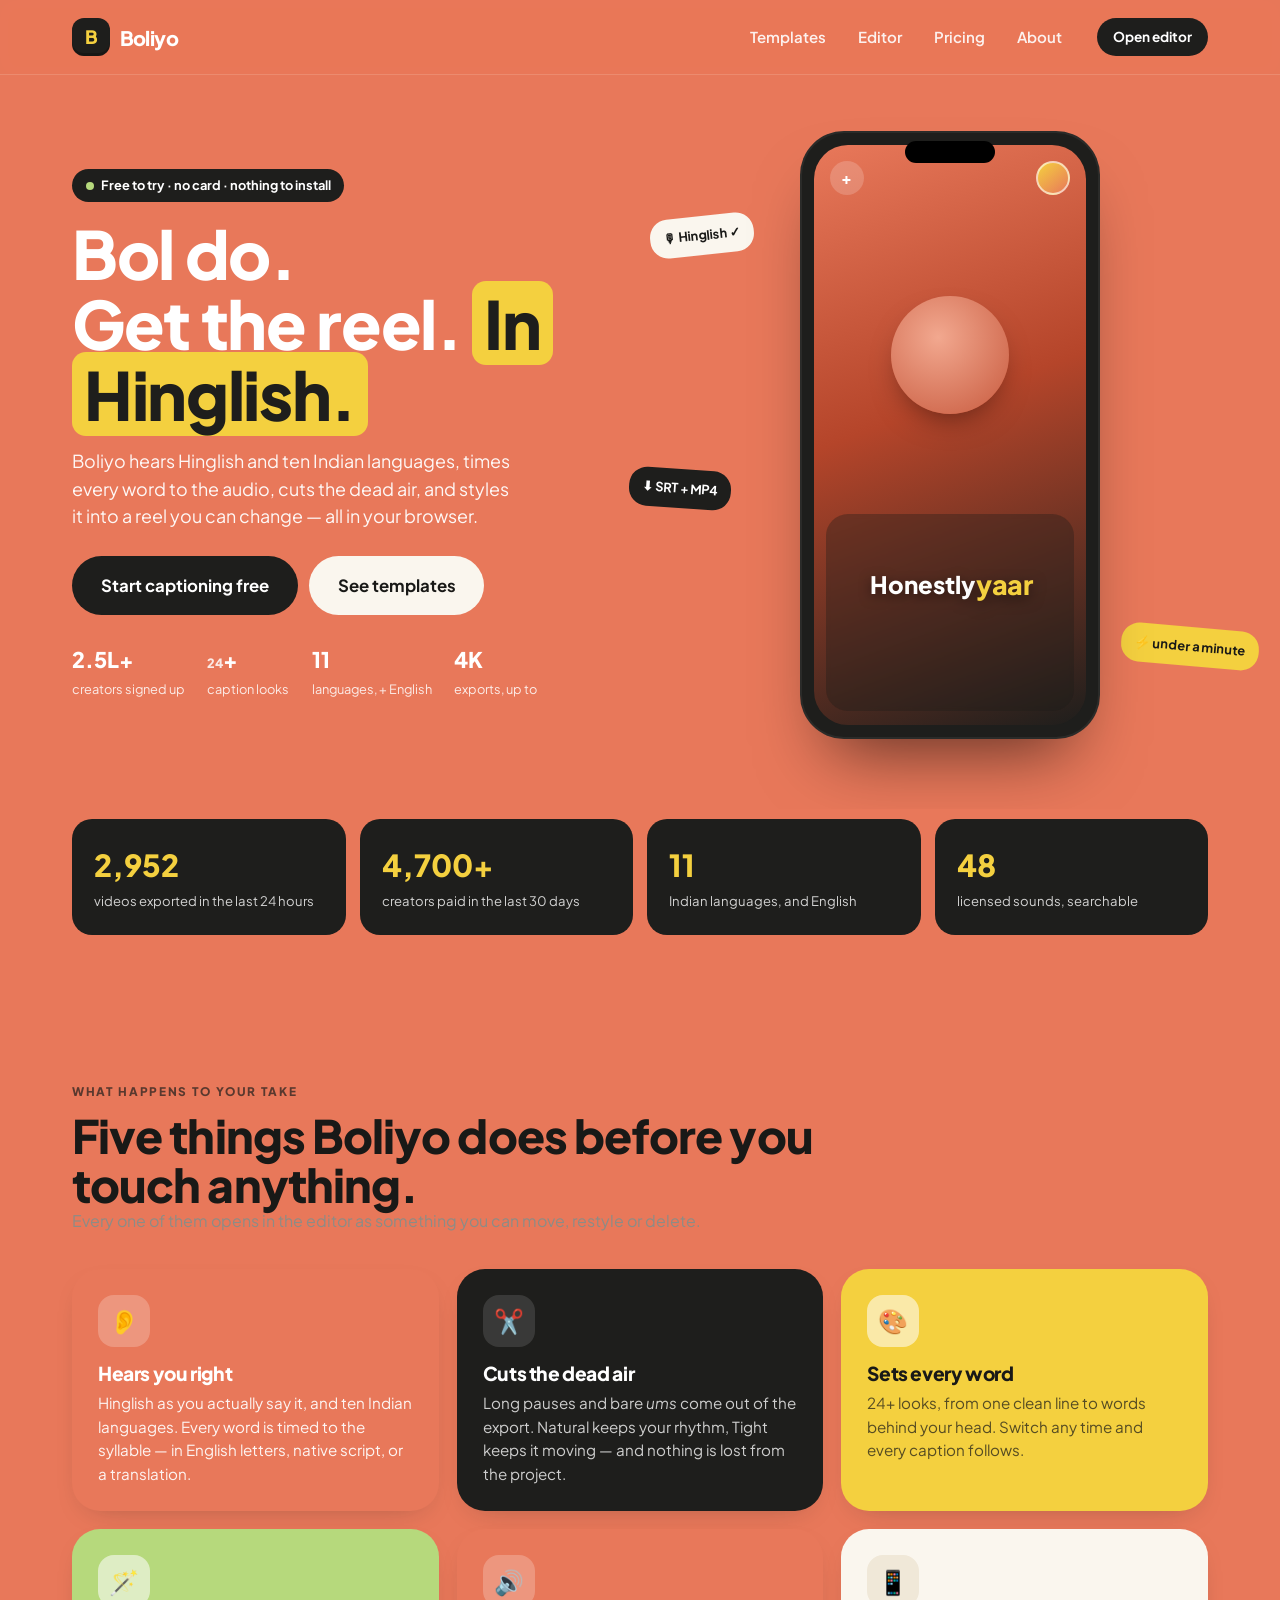
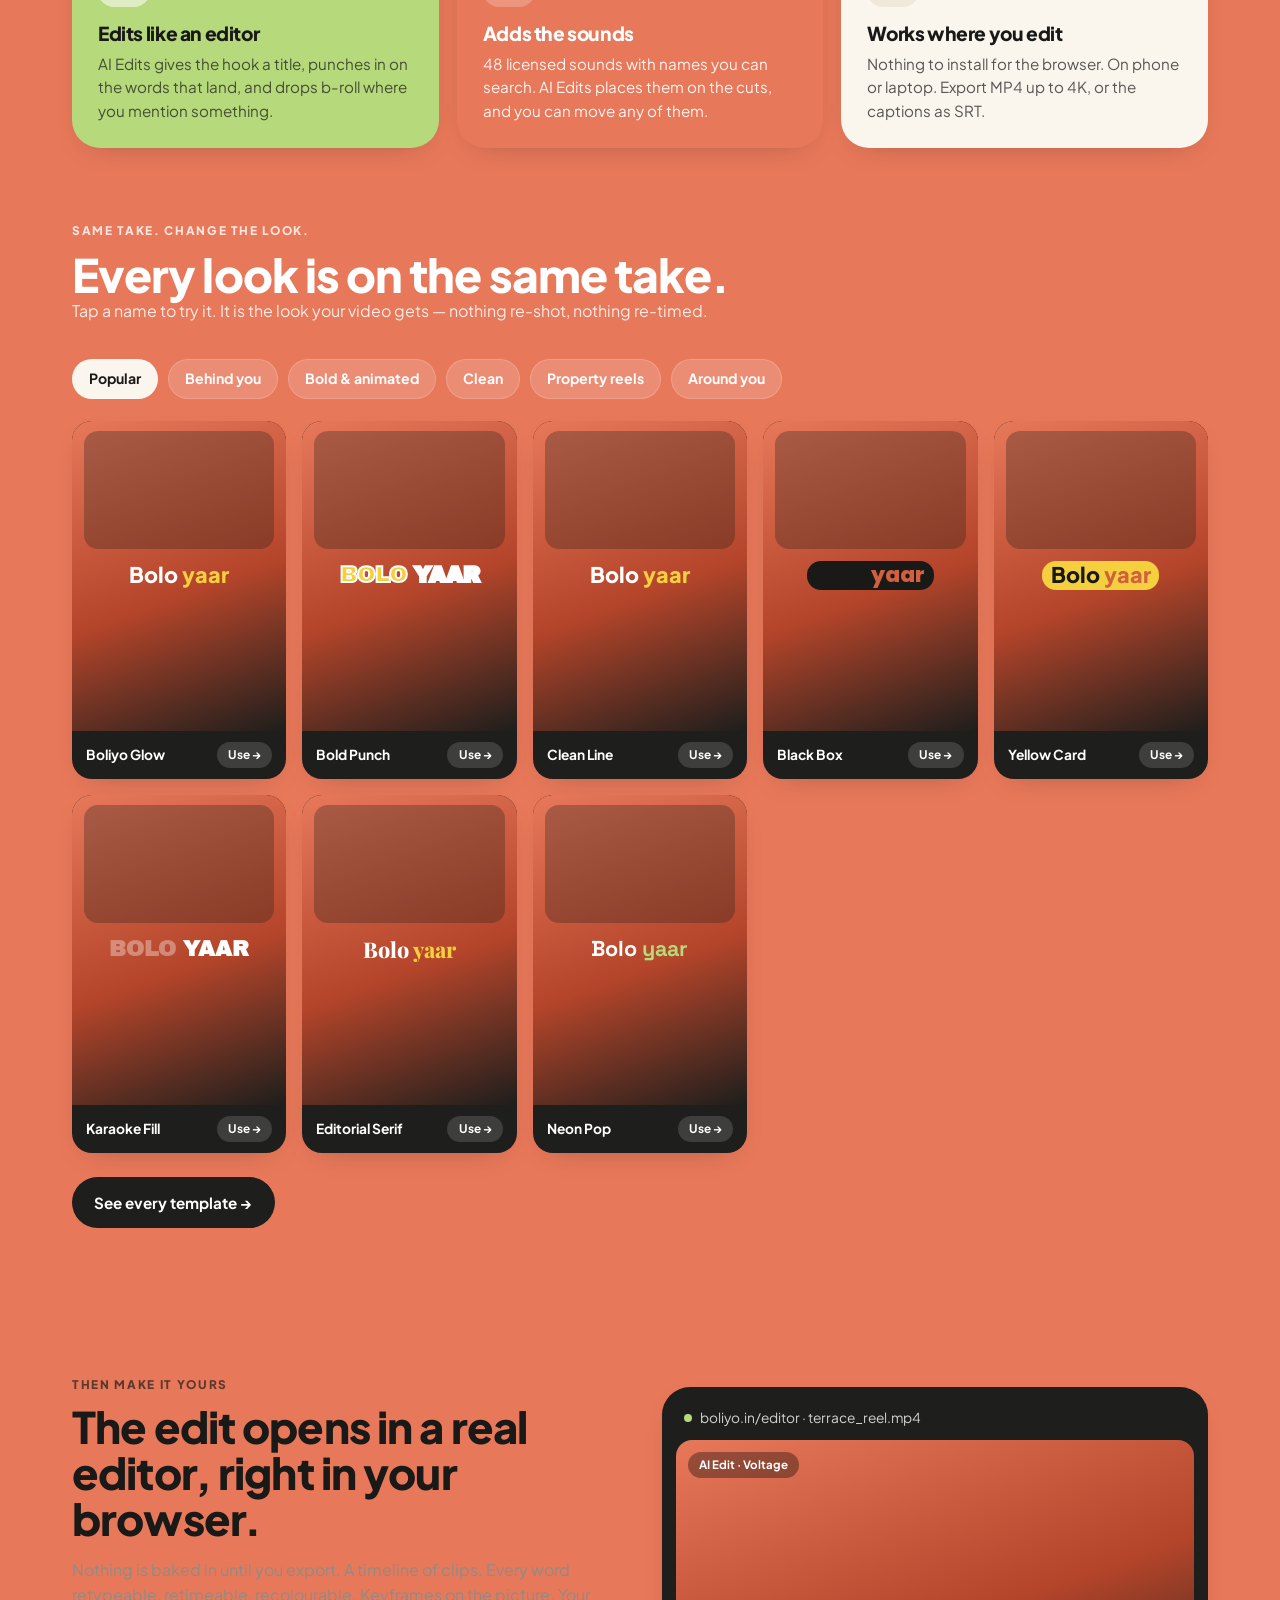
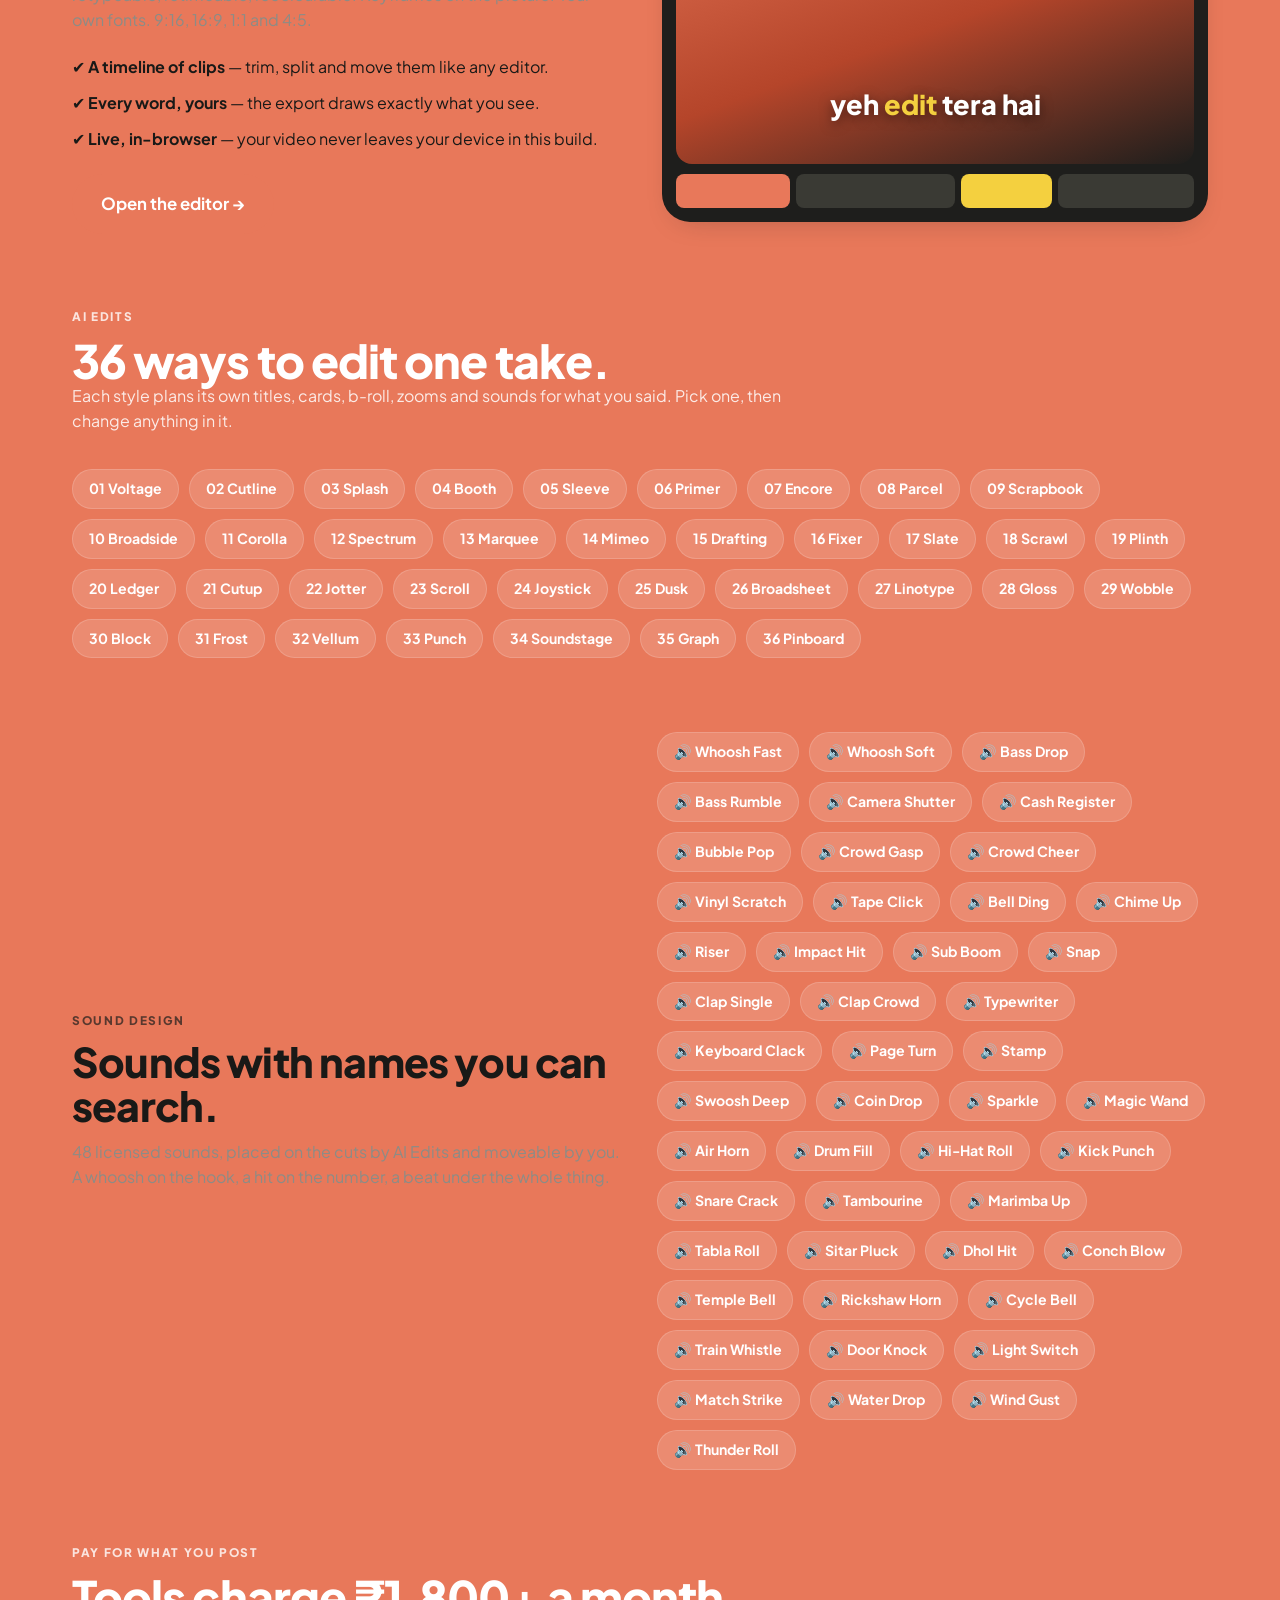
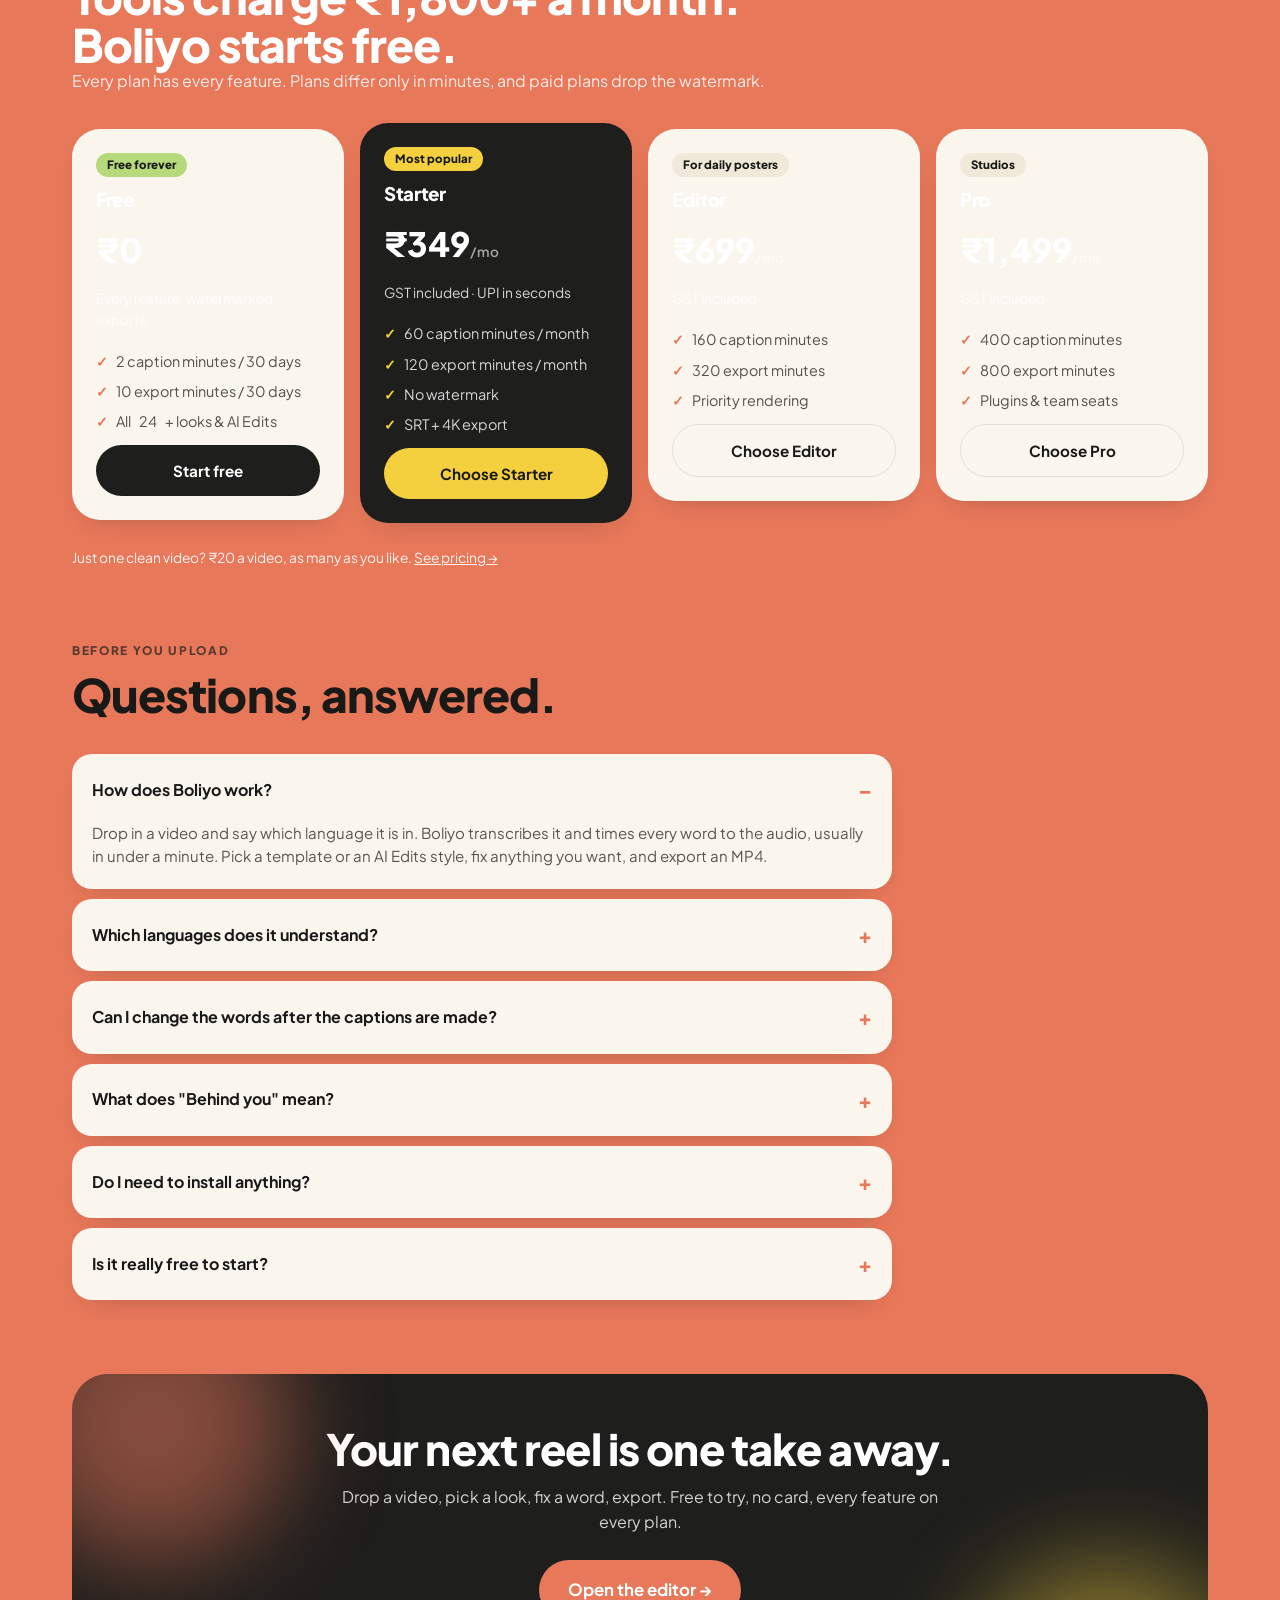
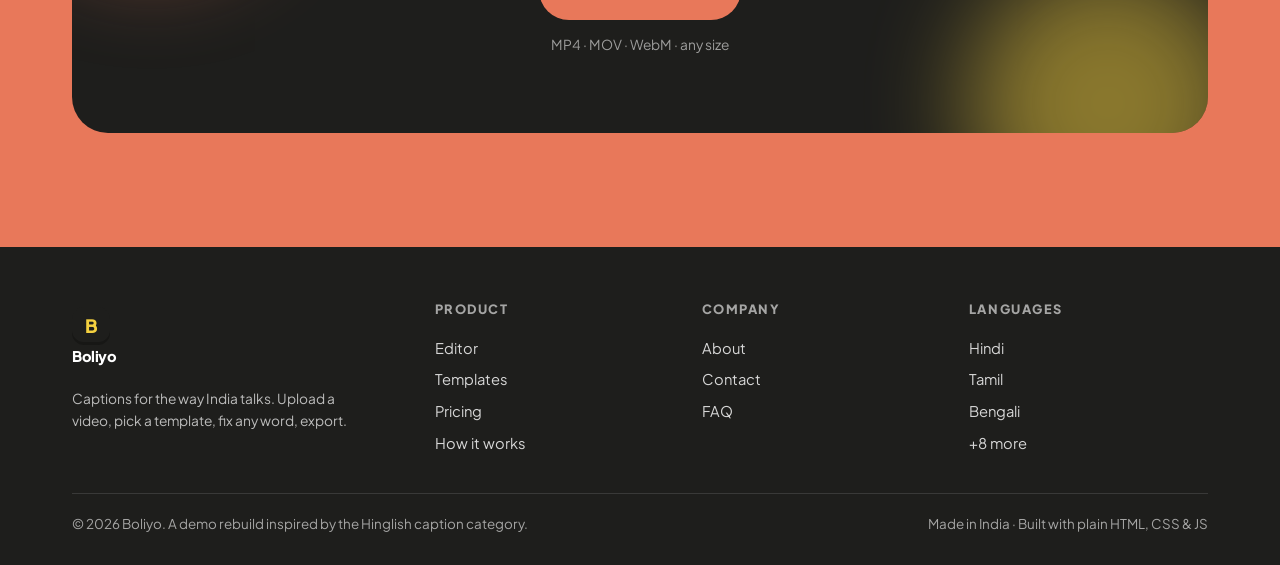
==== index.html @ 6eba31d9 "Boliyo: landing, editor, templates, pricing, about + caption engine" ====
<!DOCTYPE html>
<html lang="en">
<head>
<meta charset="utf-8">
<meta name="viewport" content="width=device-width,initial-scale=1">
<title>Boliyo — Hinglish captions & reel edits, in your browser</title>
<meta name="description" content="Boliyo writes captions that get Hinglish and ten Indian languages right, cuts the pauses, and edits in the zooms and sounds. Free to try, in your browser.">
<meta property="og:title" content="Boliyo — captions for the way India talks">
<meta property="og:description" content="Drop a take. Get a captioned reel. Hinglish + 10 Indian languages, right in your browser.">
<meta property="og:type" content="website">
<link rel="icon" href="assets/img/favicon.svg" type="image/svg+xml">
<link rel="preconnect" href="https://fonts.googleapis.com">
<link rel="preconnect" href="https://fonts.gstatic.com" crossorigin>
<link href="https://fonts.googleapis.com/css2?family=Plus+Jakarta+Sans:wght@400;600;700;800&family=Poppins:wght@600;700;800&family=Anton&family=Bebas+Neue&family=Playfair+Display:wght@700;800&family=Space+Grotesk:wght@600;700&family=Archivo+Black&display=swap" rel="stylesheet">
<link rel="stylesheet" href="assets/css/style.css">
</head>
<body>

<nav class="nav">
  <div class="nav-inner">
    <a class="logo" href="index.html"><span class="mark">B</span> Boliyo</a>
    <div class="nav-links" id="navLinks">
      <a href="templates.html">Templates</a>
      <a href="editor.html">Editor</a>
      <a href="pricing.html">Pricing</a>
      <a href="about.html">About</a>
    </div>
    <a class="btn btn-dark btn-sm nav-cta" href="editor.html">Open editor</a>
    <button class="burger" id="burger" aria-label="Menu">☰</button>
  </div>
</nav>

<!-- HERO -->
<header class="hero">
  <div class="wrap hero-grid">
    <div>
      <span class="pill" style="background:var(--charcoal);color:#fff"><span class="dot"></span> Free to try · no card · nothing to install</span>
      <h1 style="margin-top:1rem">Bol do.<br>Get the reel. <em>In Hinglish.</em></h1>
      <p class="lede">Boliyo hears Hinglish and ten Indian languages, times every word to the audio, cuts the dead air, and styles it into a reel you can change — all in your browser.</p>
      <div class="hero-cta">
        <a class="btn btn-dark btn-lg" href="editor.html">Start captioning free</a>
        <a class="btn btn-cream btn-lg" href="templates.html">See templates</a>
      </div>
      <div class="hero-meta">
        <div><b>2.5L+</b><span>creators signed up</span></div>
        <div><b><span data-count="tpl">24</span>+</b><span>caption looks</span></div>
        <div><b>11</b><span>languages, + English</span></div>
        <div><b>4K</b><span>exports, up to</span></div>
      </div>
    </div>

    <div style="position:relative">
      <div class="floaty a">🎙 Hinglish ✓</div>
      <div class="floaty b">⚡ under a minute</div>
      <div class="floaty c">⬇ SRT + MP4</div>
      <div class="phone">
        <div class="notch"></div>
        <div class="screen">
          <div class="vid-bg"></div>
          <div class="scene-card"></div>
          <div class="head"></div>
          <div class="top-row"><span class="add">+</span><span class="avatar"></span></div>
          <div class="cap-demo" id="heroCap"></div>
        </div>
      </div>
    </div>
  </div>
</header>

<!-- STATS -->
<section class="section" style="padding-top:10px">
  <div class="wrap">
    <div class="stats">
      <div class="stat"><b>2,952</b><span>videos exported in the last 24 hours</span></div>
      <div class="stat"><b>4,700+</b><span>creators paid in the last 30 days</span></div>
      <div class="stat"><b>11</b><span>Indian languages, and English</span></div>
      <div class="stat"><b>48</b><span>licensed sounds, searchable</span></div>
    </div>
  </div>
</section>

<!-- WHAT IT DOES -->
<section class="section" id="how">
  <div class="wrap">
    <div class="section-head">
      <div class="eyebrow">What happens to your take</div>
      <h2>Five things Boliyo does before you touch anything.</h2>
      <p class="muted">Every one of them opens in the editor as something you can move, restyle or delete.</p>
    </div>
    <div class="grid g3">
      <div class="card card-coral">
        <div class="ico">👂</div>
        <h3>Hears you right</h3>
        <p>Hinglish as you actually say it, and ten Indian languages. Every word is timed to the syllable — in English letters, native script, or a translation.</p>
      </div>
      <div class="card card-dark">
        <div class="ico">✂️</div>
        <h3>Cuts the dead air</h3>
        <p>Long pauses and bare <em>ums</em> come out of the export. Natural keeps your rhythm, Tight keeps it moving — and nothing is lost from the project.</p>
      </div>
      <div class="card card-yellow">
        <div class="ico">🎨</div>
        <h3>Sets every word</h3>
        <p><span data-count="tpl">24</span>+ looks, from one clean line to words behind your head. Switch any time and every caption follows.</p>
      </div>
      <div class="card card-green">
        <div class="ico">🪄</div>
        <h3>Edits like an editor</h3>
        <p>AI Edits gives the hook a title, punches in on the words that land, and drops b-roll where you mention something.</p>
      </div>
      <div class="card card-coral">
        <div class="ico">🔊</div>
        <h3>Adds the sounds</h3>
        <p>48 licensed sounds with names you can search. AI Edits places them on the cuts, and you can move any of them.</p>
      </div>
      <div class="card">
        <div class="ico" style="background:var(--cream-2)">📱</div>
        <h3>Works where you edit</h3>
        <p>Nothing to install for the browser. On phone or laptop. Export MP4 up to 4K, or the captions as SRT.</p>
      </div>
    </div>
  </div>
</section>

<!-- TEMPLATES STRIP -->
<section class="section on-coral" style="padding-top:0">
  <div class="wrap">
    <div class="section-head">
      <div class="eyebrow">Same take. Change the look.</div>
      <h2>Every look is on the same take.</h2>
      <p class="muted">Tap a name to try it. It is the look your video gets — nothing re-shot, nothing re-timed.</p>
    </div>
    <div class="chips" style="margin-bottom:22px">
      <span class="chip active">Popular</span><span class="chip">Behind you</span><span class="chip">Bold &amp; animated</span>
      <span class="chip">Clean</span><span class="chip">Property reels</span><span class="chip">Around you</span>
    </div>
    <div class="tpl-grid" id="tplGalleryHome"></div>
    <div style="margin-top:24px"><a class="btn btn-dark" href="templates.html">See every template →</a></div>
  </div>
</section>

<!-- EDITOR -->
<section class="section" id="editor">
  <div class="wrap">
    <div class="grid g2" style="align-items:center;gap:44px">
      <div>
        <div class="eyebrow">Then make it yours</div>
        <h2 style="font-size:clamp(1.9rem,3.4vw,2.8rem)">The edit opens in a real editor, right in your browser.</h2>
        <p class="muted" style="margin-top:1rem">Nothing is baked in until you export. A timeline of clips. Every word retypeable, retimeable, recolourable. Keyframes on the picture. Your own fonts. 9:16, 16:9, 1:1 and 4:5.</p>
        <ul style="list-style:none;padding:0;margin:1.4rem 0;display:grid;gap:.7rem">
          <li>✔ <b>A timeline of clips</b> — trim, split and move them like any editor.</li>
          <li>✔ <b>Every word, yours</b> — the export draws exactly what you see.</li>
          <li>✔ <b>Live, in-browser</b> — your video never leaves your device in this build.</li>
        </ul>
        <a class="btn btn-coral btn-lg" href="editor.html">Open the editor →</a>
      </div>
      <div class="card card-dark" style="padding:14px">
        <div style="display:flex;gap:.5rem;align-items:center;padding:6px 8px 12px">
          <span class="dot"></span><span class="small" style="opacity:.8">boliyo.in/editor · terrace_reel.mp4</span>
        </div>
        <div style="position:relative;aspect-ratio:16/10;border-radius:16px;overflow:hidden;background:linear-gradient(160deg,#E8785A,#B5452A 55%,#1E1E1C)">
          <div style="position:absolute;left:6%;right:6%;bottom:12%;text-align:center;font-weight:800;font-size:1.7rem;color:#fff;text-shadow:0 3px 12px rgba(0,0,0,.5)">
            yeh <span style="color:var(--yellow)">edit</span> tera hai
          </div>
          <div style="position:absolute;left:12px;top:12px;background:rgba(0,0,0,.35);color:#fff;border-radius:999px;padding:.25rem .7rem;font-size:.72rem;font-weight:700">AI Edit · Voltage</div>
        </div>
        <div style="display:flex;gap:6px;margin-top:10px">
          <div style="flex:1;height:34px;border-radius:8px;background:var(--coral)"></div>
          <div style="flex:1.4;height:34px;border-radius:8px;background:#3a3a34"></div>
          <div style="flex:.8;height:34px;border-radius:8px;background:var(--yellow)"></div>
          <div style="flex:1.2;height:34px;border-radius:8px;background:#3a3a34"></div>
        </div>
      </div>
    </div>
  </div>
</section>

<!-- AI EDITS -->
<section class="section on-coral" style="padding-top:0">
  <div class="wrap">
    <div class="section-head">
      <div class="eyebrow">AI Edits</div>
      <h2><span data-count="styles">36</span> ways to edit one take.</h2>
      <p class="muted">Each style plans its own titles, cards, b-roll, zooms and sounds for what you said. Pick one, then change anything in it.</p>
    </div>
    <div class="chips" id="editStyles"></div>
  </div>
</section>

<!-- SOUNDS -->
<section class="section" style="padding-top:0">
  <div class="wrap">
    <div class="grid g2" style="gap:34px;align-items:center">
      <div>
        <div class="eyebrow">Sound design</div>
        <h2 style="font-size:clamp(1.8rem,3.2vw,2.6rem)">Sounds with names you can search.</h2>
        <p class="muted" style="margin-top:.8rem">48 licensed sounds, placed on the cuts by AI Edits and moveable by you. A whoosh on the hook, a hit on the number, a beat under the whole thing.</p>
      </div>
      <div class="chips" id="sounds"></div>
    </div>
  </div>
</section>

<!-- PRICING TEASER -->
<section class="section on-coral" style="padding-top:0">
  <div class="wrap">
    <div class="section-head">
      <div class="eyebrow">Pay for what you post</div>
      <h2>Tools charge ₹1,800+ a month. Boliyo starts free.</h2>
      <p class="muted">Every plan has every feature. Plans differ only in minutes, and paid plans drop the watermark.</p>
    </div>
    <div class="price-grid">
      <div class="plan">
        <span class="tag" style="background:var(--green)">Free forever</span>
        <h3>Free</h3>
        <div class="price">₹0</div>
        <p class="muted small">Every feature, watermarked exports.</p>
        <ul><li>2 caption minutes / 30 days</li><li>10 export minutes / 30 days</li><li>All <span data-count="tpl">24</span>+ looks &amp; AI Edits</li></ul>
        <a class="btn btn-dark btn-block" href="editor.html" style="margin-top:auto">Start free</a>
      </div>
      <div class="plan featured">
        <span class="tag">Most popular</span>
        <h3>Starter</h3>
        <div class="price">₹349<small>/mo</small></div>
        <p class="muted small">GST included · UPI in seconds</p>
        <ul><li>60 caption minutes / month</li><li>120 export minutes / month</li><li>No watermark</li><li>SRT + 4K export</li></ul>
        <a class="btn btn-yellow btn-block" href="pricing.html" style="margin-top:auto">Choose Starter</a>
      </div>
      <div class="plan">
        <span class="tag" style="background:var(--cream-2)">For daily posters</span>
        <h3>Editor</h3>
        <div class="price">₹699<small>/mo</small></div>
        <p class="muted small">GST included</p>
        <ul><li>160 caption minutes</li><li>320 export minutes</li><li>Priority rendering</li></ul>
        <a class="btn btn-ghost btn-block" href="pricing.html" style="margin-top:auto">Choose Editor</a>
      </div>
      <div class="plan">
        <span class="tag" style="background:var(--cream-2)">Studios</span>
        <h3>Pro</h3>
        <div class="price">₹1,499<small>/mo</small></div>
        <p class="muted small">GST included</p>
        <ul><li>400 caption minutes</li><li>800 export minutes</li><li>Plugins &amp; team seats</li></ul>
        <a class="btn btn-ghost btn-block" href="pricing.html" style="margin-top:auto">Choose Pro</a>
      </div>
    </div>
    <p class="small" style="margin-top:18px;color:rgba(255,255,255,.9)">Just one clean video? ₹20 a video, as many as you like. <a href="pricing.html" style="text-decoration:underline">See pricing →</a></p>
  </div>
</section>

<!-- FAQ -->
<section class="section" style="padding-top:0">
  <div class="wrap">
    <div class="section-head"><div class="eyebrow">Before you upload</div><h2>Questions, answered.</h2></div>
    <div class="faq">
      <details open><summary>How does Boliyo work?</summary><p>Drop in a video and say which language it is in. Boliyo transcribes it and times every word to the audio, usually in under a minute. Pick a template or an AI Edits style, fix anything you want, and export an MP4.</p></details>
      <details><summary>Which languages does it understand?</summary><p>Hindi, Bengali, Gujarati, Kannada, Malayalam, Marathi, Odia, Punjabi, Tamil, Telugu and English — or let it detect the language. Captions come out in the language's own script, in English letters (the way Hinglish is usually typed), or translated into English.</p></details>
      <details><summary>Can I change the words after the captions are made?</summary><p>Yes. Every word can be retyped, retimed, recoloured or made bigger, and splitting or joining lines is a click. The export draws exactly what the preview shows.</p></details>
      <details><summary>What does "Behind you" mean?</summary><p>Those looks put a word behind the speaker, as if it were part of the scene. They look best when there is some room above your head.</p></details>
      <details><summary>Do I need to install anything?</summary><p>No. Boliyo runs in the browser. In this build everything happens on your device — your video is never uploaded.</p></details>
      <details><summary>Is it really free to start?</summary><p>Yes. No card. Free has every feature, with 2 caption minutes and 10 export minutes every 30 days, and its exports carry a small watermark.</p></details>
    </div>
  </div>
</section>

<!-- CTA -->
<section class="section" style="padding-top:0">
  <div class="wrap">
    <div class="cta-band">
      <div class="blob one"></div><div class="blob two"></div>
      <h2>Your next reel is one take away.</h2>
      <p>Drop a video, pick a look, fix a word, export. Free to try, no card, every feature on every plan.</p>
      <a class="btn btn-coral btn-lg" href="editor.html">Open the editor →</a>
      <p class="small" style="margin-top:14px;opacity:.7">MP4 · MOV · WebM · any size</p>
    </div>
  </div>
</section>

<footer>
  <div class="wrap">
    <div class="foot-grid">
      <div>
        <a class="logo" href="index.html" style="color:#fff"><span class="mark">B</span> Boliyo</a>
        <p class="small" style="margin-top:1rem;color:rgba(255,255,255,.7);max-width:30ch">Captions for the way India talks. Upload a video, pick a template, fix any word, export.</p>
      </div>
      <div><h4>Product</h4><a href="editor.html">Editor</a><a href="templates.html">Templates</a><a href="pricing.html">Pricing</a><a href="index.html#how">How it works</a></div>
      <div><h4>Company</h4><a href="about.html">About</a><a href="about.html#contact">Contact</a><a href="pricing.html#faq">FAQ</a></div>
      <div><h4>Languages</h4><a href="#">Hindi</a><a href="#">Tamil</a><a href="#">Bengali</a><a href="#">+8 more</a></div>
    </div>
    <div class="foot-bottom">
      <span>© 2026 Boliyo. A demo rebuild inspired by the Hinglish caption category.</span>
      <span>Made in India · Built with plain HTML, CSS &amp; JS</span>
    </div>
  </div>
</footer>

<script src="assets/js/data.js"></script>
<script src="assets/js/app.js"></script>
<script>
// landing shows a slice of the gallery
document.addEventListener("DOMContentLoaded",function(){
  var box=document.getElementById("tplGalleryHome");
  if(!box||!window.BOLIYO)return;
  window.BOLIYO.TEMPLATES.slice(0,8).forEach(function(t){
    var f=window.BOLIYO.FONTS[t.font];
    var d=document.createElement("div"); d.className="tpl";
    d.innerHTML='<div class="stage"><div class="sub"></div><div class="wordmark" style="font-family:'+f+';color:'+(t.bg?"#191917":t.color)+';'+(t.stroke?"-webkit-text-stroke:"+Math.min(t.stroke,2)+"px "+t.hl+";":"")+(t.upper?"text-transform:uppercase;":"")+(t.bg?"background:"+t.bg+";padding:.14em .4em;border-radius:14px;":"")+'">Bolo <span style="color:'+(t.bg?"#D2603F":t.hl)+'">yaar</span></div></div><div class="bar"><span>'+t.name+'</span><span class="use">Use →</span></div>';
    d.addEventListener("click",function(){location.href="editor.html";});
    box.appendChild(d);
  });
});
</script>
</body>
</html>
---- assets/css/style.css ----
/* ============================================================
   Boliyo — design system
   Warm coral + charcoal + cream + yellow, big radii, playful.
   ============================================================ */

:root{
  --coral:#E8785A;
  --coral-deep:#D2603F;
  --coral-soft:#F2A88F;
  --charcoal:#1E1E1C;
  --charcoal-2:#282824;
  --ink:#191917;
  --cream:#FAF6EE;
  --cream-2:#F0E8D8;
  --yellow:#F4D03F;
  --yellow-soft:#FBE58C;
  --green:#B6D97C;
  --blue:#8FB8E8;
  --muted:#8C8C86;
  --muted-2:#B6B6AE;
  --line:rgba(25,25,23,.10);
  --white:#fff;
  --r-xl:36px;
  --r-lg:28px;
  --r-md:20px;
  --r-sm:14px;
  --shadow:0 18px 40px -22px rgba(30,30,28,.55);
  --shadow-soft:0 10px 30px -18px rgba(30,30,28,.4);
  --maxw:1180px;
  --font:"Plus Jakarta Sans",-apple-system,BlinkMacSystemFont,"Segoe UI",Roboto,Helvetica,Arial,sans-serif;
}

*{box-sizing:border-box}
html{scroll-behavior:smooth}
body{
  margin:0;
  font-family:var(--font);
  background:var(--coral);
  color:var(--ink);
  -webkit-font-smoothing:antialiased;
  line-height:1.55;
  font-size:16px;
}
img{max-width:100%;display:block}
a{color:inherit;text-decoration:none}
button{font-family:inherit;cursor:pointer}
h1,h2,h3,h4{margin:0;line-height:1.06;letter-spacing:-.02em;font-weight:800}
p{margin:0}
.wrap{max-width:var(--maxw);margin:0 auto;padding:0 22px}
.center{text-align:center}
.muted{color:var(--muted)}
.small{font-size:.86rem}
.tiny{font-size:.76rem}

/* ---------- buttons ---------- */
.btn{
  display:inline-flex;align-items:center;gap:.5rem;justify-content:center;
  border:none;border-radius:999px;padding:.85rem 1.4rem;
  font-weight:700;font-size:.95rem;transition:transform .15s ease,box-shadow .2s ease,background .2s;
  white-space:nowrap;
}
.btn:active{transform:scale(.97)}
.btn-coral{background:var(--coral);color:#fff}
.btn-coral:hover{background:var(--coral-deep)}
.btn-dark{background:var(--charcoal);color:#fff}
.btn-dark:hover{background:#000}
.btn-yellow{background:var(--yellow);color:var(--ink)}
.btn-yellow:hover{background:#ecc72e}
.btn-cream{background:var(--cream);color:var(--ink)}
.btn-cream:hover{background:#fff}
.btn-ghost{background:transparent;color:var(--ink);border:1.5px solid var(--line)}
.btn-ghost:hover{background:rgba(0,0,0,.04)}
.btn-sm{padding:.55rem 1rem;font-size:.85rem}
.btn-lg{padding:1.05rem 1.8rem;font-size:1.05rem}
.btn-block{width:100%}

/* ---------- pills & chips ---------- */
.pill{
  display:inline-flex;align-items:center;gap:.45rem;
  background:var(--cream);border-radius:999px;padding:.4rem .85rem;
  font-size:.8rem;font-weight:700;
}
.pill-dark{background:rgba(255,255,255,.16);color:#fff}
.dot{width:8px;height:8px;border-radius:50%;background:var(--green);display:inline-block}

/* ---------- nav ---------- */
.nav{
  position:sticky;top:0;z-index:50;
  background:rgba(232,120,90,.92);
  backdrop-filter:saturate(1.4) blur(10px);
  border-bottom:1px solid rgba(255,255,255,.14);
}
.nav-inner{display:flex;align-items:center;gap:1rem;height:74px;max-width:var(--maxw);margin:0 auto;padding:0 22px}
.logo{display:flex;align-items:center;gap:.6rem;font-weight:800;font-size:1.25rem;color:#fff;letter-spacing:-.03em}
.logo .mark{
  width:38px;height:38px;border-radius:12px;background:var(--charcoal);
  display:grid;place-items:center;color:var(--yellow);font-size:1.15rem;font-weight:800;
  box-shadow:inset 0 -3px 0 rgba(0,0,0,.25);
}
.nav-links{display:flex;gap:.4rem;margin-left:auto;align-items:center}
.nav-links a{color:#fff;font-weight:600;font-size:.94rem;padding:.5rem .8rem;border-radius:999px;opacity:.9}
.nav-links a:hover{background:rgba(255,255,255,.14);opacity:1}
.nav-cta{margin-left:.4rem}
.burger{display:none;background:none;border:none;color:#fff;font-size:1.5rem;margin-left:auto}

/* ---------- hero ---------- */
.hero{position:relative;overflow:hidden;padding:56px 0 70px}
.hero-grid{display:grid;grid-template-columns:1.05fr .95fr;gap:48px;align-items:center}
.hero h1{font-size:clamp(2.4rem,5.4vw,4.15rem);color:#fff;font-weight:800}
.hero h1 em{font-style:normal;color:var(--charcoal);background:var(--yellow);border-radius:14px;padding:0 .18em;box-decoration-break:clone;-webkit-box-decoration-break:clone}
.hero p.lede{color:rgba(255,255,255,.94);font-size:1.12rem;margin-top:1.1rem;max-width:34ch}
.hero-cta{display:flex;gap:.7rem;margin-top:1.6rem;flex-wrap:wrap}
.hero-meta{display:flex;gap:1.4rem;margin-top:1.7rem;flex-wrap:wrap;color:#fff}
.hero-meta b{display:block;font-size:1.35rem;font-weight:800}
.hero-meta span{font-size:.8rem;opacity:.85}

/* ---------- phone mockup ---------- */
.phone{
  width:300px;margin:0 auto;background:var(--charcoal);border-radius:44px;
  padding:14px;box-shadow:0 40px 70px -30px rgba(0,0,0,.6),inset 0 0 0 2px rgba(255,255,255,.06);
  position:relative;
}
.phone .screen{background:var(--charcoal);border-radius:34px;overflow:hidden;position:relative;aspect-ratio:9/19.2}
.phone .notch{position:absolute;top:10px;left:50%;transform:translateX(-50%);width:90px;height:22px;background:#000;border-radius:999px;z-index:5}
.screen .vid-bg{position:absolute;inset:0;background:linear-gradient(160deg,#E8785A,#B5452A 45%,#1E1E1C)}
.screen .scene-card{position:absolute;left:12px;right:12px;bottom:14px;top:auto;background:rgba(30,30,28,.35);border-radius:22px;height:34%;backdrop-filter:blur(2px)}
.screen .head{position:absolute;top:26%;left:50%;transform:translateX(-50%);width:118px;height:118px;border-radius:50%;background:radial-gradient(circle at 40% 35%,#F2A88F,#C85A3E);box-shadow:0 14px 30px -12px rgba(0,0,0,.5)}
.screen .cap-demo{position:absolute;left:0;right:0;bottom:22%;text-align:center;padding:0 18px;font-weight:800;color:#fff;font-size:1.5rem;line-height:1.1;text-shadow:0 3px 12px rgba(0,0,0,.5)}
.screen .cap-demo .hl{color:var(--yellow);display:inline-block;transform:scale(1.12)}
.screen .top-row{position:absolute;top:16px;left:16px;right:16px;display:flex;justify-content:space-between;align-items:center;color:#fff;z-index:4}
.screen .avatar{width:34px;height:34px;border-radius:50%;background:linear-gradient(140deg,#F4D03F,#E8785A);border:2px solid rgba(255,255,255,.6)}
.screen .add{width:34px;height:34px;border-radius:50%;background:rgba(255,255,255,.18);display:grid;place-items:center;font-weight:800}
.floaty{position:absolute;background:var(--cream);border-radius:18px;padding:.6rem .85rem;box-shadow:var(--shadow);font-weight:700;font-size:.8rem}
.floaty.a{top:14%;left:-8%;transform:rotate(-6deg)}
.floaty.b{bottom:12%;right:-10%;transform:rotate(5deg);background:var(--yellow)}
.floaty.c{bottom:38%;left:-12%;transform:rotate(4deg);background:var(--charcoal);color:#fff}

/* ---------- sections ---------- */
.section{padding:74px 0}
.section-head{max-width:62ch;margin-bottom:2.2rem}
.section-head h2{font-size:clamp(1.9rem,3.6vw,2.9rem)}
.eyebrow{font-weight:800;letter-spacing:.14em;text-transform:uppercase;font-size:.74rem;color:var(--charcoal);opacity:.7;margin-bottom:.6rem}

.on-coral{color:#fff}
.on-coral h2,.on-coral h1{color:#fff}
.on-coral .eyebrow{color:rgba(255,255,255,.8);opacity:1}
.on-coral .muted{color:rgba(255,255,255,.85)}

/* ---------- cards ---------- */
.grid{display:grid;gap:18px}
.g2{grid-template-columns:repeat(2,1fr)}
.g3{grid-template-columns:repeat(3,1fr)}
.g4{grid-template-columns:repeat(4,1fr)}
.card{border-radius:var(--r-lg);padding:26px;background:var(--cream);box-shadow:var(--shadow-soft);position:relative;overflow:hidden}
.card h3{font-size:1.2rem;margin-bottom:.5rem}
.card p{color:rgba(25,25,23,.72);font-size:.95rem}
.card .ico{width:52px;height:52px;border-radius:16px;display:grid;place-items:center;font-size:1.5rem;margin-bottom:1rem;background:rgba(255,255,255,.55)}
.card-coral{background:var(--coral);color:#fff}
.card-coral p{color:rgba(255,255,255,.92)}
.card-coral .ico{background:rgba(255,255,255,.22)}
.card-dark{background:var(--charcoal);color:#fff}
.card-dark p{color:rgba(255,255,255,.78)}
.card-dark .ico{background:rgba(255,255,255,.12)}
.card-yellow{background:var(--yellow)}
.card-green{background:var(--green)}
.card-tall{grid-row:span 2}
.card .badge-num{position:absolute;top:20px;right:22px;font-weight:800;opacity:.35;font-size:1.1rem}

/* ---------- stats ---------- */
.stats{display:grid;grid-template-columns:repeat(4,1fr);gap:14px}
.stat{background:var(--charcoal);color:#fff;border-radius:var(--r-md);padding:22px}
.stat b{display:block;font-size:1.9rem;font-weight:800;color:var(--yellow)}
.stat span{font-size:.82rem;opacity:.8}

/* ---------- template chips / gallery ---------- */
.chips{display:flex;gap:10px;flex-wrap:wrap}
.chip{background:rgba(255,255,255,.16);color:#fff;border-radius:999px;padding:.5rem 1rem;font-weight:700;font-size:.88rem;border:1px solid rgba(255,255,255,.16)}
.chip.active{background:var(--cream);color:var(--ink)}
.tpl-grid{display:grid;grid-template-columns:repeat(auto-fill,minmax(190px,1fr));gap:16px}
.tpl{border-radius:var(--r-md);overflow:hidden;background:var(--charcoal);box-shadow:var(--shadow-soft);cursor:pointer;transition:transform .18s}
.tpl:hover{transform:translateY(-4px)}
.tpl .stage{aspect-ratio:9/13;position:relative;display:grid;place-items:center;background:linear-gradient(160deg,#E8785A,#B5452A 55%,#1E1E1C);padding:14px}
.tpl .stage .sub{position:absolute;top:10px;left:12px;right:12px;height:38%;border-radius:14px;background:rgba(30,30,28,.3)}
.tpl .stage .wordmark{position:relative;text-align:center;font-weight:800;font-size:1.35rem;line-height:1.05;color:#fff}
.tpl .bar{display:flex;justify-content:space-between;align-items:center;padding:11px 14px;color:#fff;font-weight:700;font-size:.86rem}
.tpl .bar .use{background:rgba(255,255,255,.14);border-radius:999px;padding:.25rem .7rem;font-size:.74rem}

/* ---------- table / pricing ---------- */
.price-grid{display:grid;grid-template-columns:repeat(4,1fr);gap:16px;align-items:start}
.plan{background:var(--cream);border-radius:var(--r-lg);padding:24px;box-shadow:var(--shadow-soft);display:flex;flex-direction:column;gap:.8rem}
.plan.featured{background:var(--charcoal);color:#fff;transform:translateY(-6px)}
.plan.featured .muted,.plan.featured li{color:rgba(255,255,255,.82)}
.plan .price{font-size:2.1rem;font-weight:800}
.plan .price small{font-size:.85rem;font-weight:600;opacity:.6}
.plan ul{list-style:none;padding:0;margin:.4rem 0 0;display:grid;gap:.5rem}
.plan li{font-size:.9rem;display:flex;gap:.5rem;align-items:flex-start;color:rgba(25,25,23,.75)}
.plan li::before{content:"✓";font-weight:800;color:var(--coral)}
.plan.featured li::before{color:var(--yellow)}
.tag{align-self:flex-start;background:var(--yellow);color:var(--ink);border-radius:999px;padding:.2rem .7rem;font-size:.72rem;font-weight:800}

/* ---------- faq ---------- */
.faq{display:grid;gap:10px;max-width:820px}
.faq details{background:var(--cream);border-radius:var(--r-md);padding:6px 20px;box-shadow:var(--shadow-soft)}
.faq summary{cursor:pointer;font-weight:700;padding:14px 0;list-style:none;display:flex;justify-content:space-between;gap:1rem;align-items:center;color:var(--ink)}
.faq details p{color:rgba(25,25,23,.72)}
.faq summary::-webkit-details-marker{display:none}
.faq summary::after{content:"+";font-weight:800;font-size:1.3rem;color:var(--coral)}
.faq details[open] summary::after{content:"–"}
.faq p{padding:0 0 16px;color:rgba(25,25,23,.72);font-size:.94rem}

/* ---------- CTA band ---------- */
.cta-band{background:var(--charcoal);border-radius:var(--r-xl);padding:52px;color:#fff;text-align:center;position:relative;overflow:hidden}
.cta-band h2{font-size:clamp(1.8rem,3.4vw,2.7rem);color:#fff}
.cta-band p{color:rgba(255,255,255,.8);margin:.8rem auto 1.6rem;max-width:52ch}
.cta-band .blob{position:absolute;width:280px;height:280px;border-radius:50%;filter:blur(50px);opacity:.5}
.cta-band .blob.one{background:var(--coral);top:-90px;left:-60px}
.cta-band .blob.two{background:var(--yellow);bottom:-110px;right:-40px}

/* ---------- footer ---------- */
footer{background:var(--charcoal);color:#fff;padding:56px 0 30px;margin-top:40px}
.foot-grid{display:grid;grid-template-columns:1.4fr 1fr 1fr 1fr;gap:28px}
.foot-grid h4{font-size:.8rem;text-transform:uppercase;letter-spacing:.12em;opacity:.6;margin-bottom:1rem}
.foot-grid a{display:block;padding:.28rem 0;color:rgba(255,255,255,.82);font-size:.92rem}
.foot-grid a:hover{color:var(--yellow)}
.foot-bottom{border-top:1px solid rgba(255,255,255,.12);margin-top:34px;padding-top:20px;display:flex;justify-content:space-between;gap:1rem;flex-wrap:wrap;font-size:.84rem;color:rgba(255,255,255,.6)}

/* ---------- dropzone ---------- */
.dropzone{
  border:2px dashed rgba(255,255,255,.55);border-radius:var(--r-lg);
  padding:30px;text-align:center;color:#fff;background:rgba(255,255,255,.08);
  transition:background .2s,border-color .2s;
}
.dropzone.hot{background:rgba(255,255,255,.2);border-color:#fff}
.dropzone .big{font-size:1.1rem;font-weight:800}

/* ============================================================
   EDITOR
   ============================================================ */
.ed-body{background:#151513;color:#fff;height:100vh;overflow:hidden;display:flex;flex-direction:column}
.ed-top{display:flex;align-items:center;gap:1rem;padding:10px 16px;border-bottom:1px solid rgba(255,255,255,.08);background:#1b1b18;flex:none}
.ed-top .logo{font-size:1.05rem}
.ed-top .file{font-size:.85rem;color:var(--muted-2);margin-left:.4rem}
.ed-top .spacer{margin-left:auto}
.ed-main{flex:1;display:grid;grid-template-columns:1fr 360px;min-height:0}
.ed-stage{position:relative;display:flex;flex-direction:column;min-height:0;background:radial-gradient(circle at 50% 30%,#26261f,#141412)}
.ed-canvas-wrap{flex:1;display:grid;place-items:center;padding:18px;min-height:0}
#stage{position:relative;background:#000;border-radius:16px;overflow:hidden;box-shadow:0 20px 50px -20px rgba(0,0,0,.8);max-height:100%}
#stage video,#stage canvas.preview{position:absolute;inset:0;width:100%;height:100%;object-fit:cover}
.cap-layer{position:absolute;inset:0;pointer-events:none;display:flex;align-items:flex-end;justify-content:center;padding:0 6% 16%}
.cap-line{pointer-events:auto;text-align:center;font-weight:800;line-height:1.08;letter-spacing:-.01em;color:#fff;text-shadow:0 3px 14px rgba(0,0,0,.55);cursor:text}
.cap-line .w{display:inline-block;margin:0 .12em;transition:transform .12s}
.cap-line .w.hl{color:var(--yellow);transform:scale(1.12)}
.cap-line .w.active{transform:translateY(-3px)}
.ed-empty{position:absolute;inset:0;display:grid;place-items:center;text-align:center;color:var(--muted-2);padding:30px}
.ed-empty .dz{max-width:340px}

/* transport */
.transport{display:flex;align-items:center;gap:.6rem;justify-content:center;padding:10px;border-top:1px solid rgba(255,255,255,.08);background:#1b1b18;flex:none}
.tbtn{background:rgba(255,255,255,.1);border:none;color:#fff;width:40px;height:40px;border-radius:50%;display:grid;place-items:center;font-size:1rem}
.tbtn:hover{background:rgba(255,255,255,.2)}
.tbtn.play{background:var(--coral);width:48px;height:48px}
.time{font-variant-numeric:tabular-nums;font-size:.82rem;color:var(--muted-2);min-width:96px;text-align:center}

/* timeline */
.timeline{flex:none;background:#1b1b18;border-top:1px solid rgba(255,255,255,.08);padding:10px 14px 16px;max-height:210px;overflow:auto}
.tl-head{display:flex;justify-content:space-between;align-items:center;margin-bottom:8px;color:var(--muted-2);font-size:.78rem;font-weight:700}
.tl-track{position:relative;height:46px;background:rgba(255,255,255,.06);border-radius:10px;overflow:hidden}
.tl-cue{position:absolute;top:8px;bottom:8px;background:var(--coral);border-radius:7px;font-size:.68rem;color:#fff;font-weight:700;padding:3px 6px;overflow:hidden;white-space:nowrap;cursor:grab;border:1px solid rgba(255,255,255,.25)}
.tl-cue.sel{background:var(--yellow);color:var(--ink)}
.tl-play{position:absolute;top:0;bottom:0;width:2px;background:#fff;pointer-events:none;box-shadow:0 0 8px rgba(255,255,255,.7)}

/* right panel */
.ed-panel{background:#1b1b18;border-left:1px solid rgba(255,255,255,.08);display:flex;flex-direction:column;min-height:0}
.tabs{display:flex;flex:none;border-bottom:1px solid rgba(255,255,255,.08);overflow-x:auto}
.tab{flex:1;background:none;border:none;color:var(--muted-2);padding:12px 8px;font-weight:700;font-size:.82rem;white-space:nowrap;border-bottom:2px solid transparent}
.tab.active{color:#fff;border-bottom-color:var(--coral)}
.pane{flex:1;overflow:auto;padding:14px;display:none}
.pane.active{display:block}
.pane h4{font-size:.76rem;text-transform:uppercase;letter-spacing:.12em;color:var(--muted-2);margin:14px 0 8px}
.pane h4:first-child{margin-top:0}
.tpl-row{display:grid;grid-template-columns:repeat(3,1fr);gap:8px}
.tpl-mini{border-radius:10px;overflow:hidden;background:#26261f;cursor:pointer;border:2px solid transparent}
.tpl-mini.active{border-color:var(--coral)}
.tpl-mini .st{aspect-ratio:9/12;display:grid;place-items:center;background:linear-gradient(160deg,#E8785A,#1E1E1C);font-weight:800;font-size:.8rem;color:#fff;text-align:center;padding:6px}
.tpl-mini .nm{font-size:.66rem;color:var(--muted-2);padding:4px 5px;text-align:center;white-space:nowrap;overflow:hidden;text-overflow:ellipsis}

.cue-item{background:#26261f;border-radius:12px;padding:10px;margin-bottom:8px;border:1.5px solid transparent;cursor:pointer}
.cue-item.sel{border-color:var(--coral)}
.cue-item .meta{display:flex;justify-content:space-between;font-size:.7rem;color:var(--muted-2);margin-bottom:6px}
.cue-item .txt{background:#151513;border-radius:8px;border:1px solid rgba(255,255,255,.08);color:#fff;width:100%;font:inherit;font-size:.85rem;padding:7px;resize:vertical;min-height:44px}
.word-pills{display:flex;flex-wrap:wrap;gap:5px;margin-top:8px}
.word-pill{background:#151513;border:1px solid rgba(255,255,255,.12);border-radius:999px;padding:.22rem .6rem;font-size:.76rem;color:#fff;cursor:pointer}
.word-pill.hl{background:var(--yellow);color:var(--ink);border-color:var(--yellow)}

.field{margin-bottom:10px}
.field label{display:block;font-size:.76rem;color:var(--muted-2);margin-bottom:4px;font-weight:700}
.field input[type=text],.field input[type=number],.field select,.field textarea{
  width:100%;background:#26261f;border:1px solid rgba(255,255,255,.12);border-radius:10px;
  color:#fff;font:inherit;font-size:.85rem;padding:8px 10px;
}
.field input[type=range]{width:100%;accent-color:var(--coral)}
.row2{display:grid;grid-template-columns:1fr 1fr;gap:8px}
.swatches{display:flex;gap:7px;flex-wrap:wrap}
.sw{width:26px;height:26px;border-radius:50%;cursor:pointer;border:2px solid rgba(255,255,255,.25)}
.sw.active{border-color:#fff;transform:scale(1.1)}
.seg{display:flex;background:#26261f;border-radius:10px;padding:3px;gap:3px}
.seg button{flex:1;background:none;border:none;color:var(--muted-2);border-radius:8px;padding:7px 4px;font-weight:700;font-size:.76rem}
.seg button.active{background:var(--coral);color:#fff}
.hint{font-size:.72rem;color:var(--muted-2);line-height:1.45}

.toast{position:fixed;bottom:22px;left:50%;transform:translateX(-50%) translateY(20px);background:var(--charcoal);color:#fff;padding:.8rem 1.2rem;border-radius:999px;font-weight:700;font-size:.88rem;box-shadow:var(--shadow);opacity:0;transition:.25s;z-index:200;pointer-events:none;border:1px solid rgba(255,255,255,.15)}
.toast.show{opacity:1;transform:translateX(-50%) translateY(0)}

/* ---------- responsive ---------- */
@media(max-width:960px){
  .hero-grid{grid-template-columns:1fr;gap:36px}
  .g4,.stats,.price-grid,.foot-grid{grid-template-columns:repeat(2,1fr)}
  .g3{grid-template-columns:1fr}
  .nav-links{display:none}
  .burger{display:block}
  .ed-main{grid-template-columns:1fr}
  .ed-panel{position:fixed;right:0;top:0;bottom:0;width:min(360px,88vw);transform:translateX(100%);transition:.25s;z-index:120}
  .ed-panel.open{transform:none}
}
@media(max-width:560px){
  .g4,.stats,.price-grid,.foot-grid,.g2{grid-template-columns:1fr}
  .section{padding:54px 0}
  .cta-band{padding:34px 22px}
  .phone{width:250px}
}
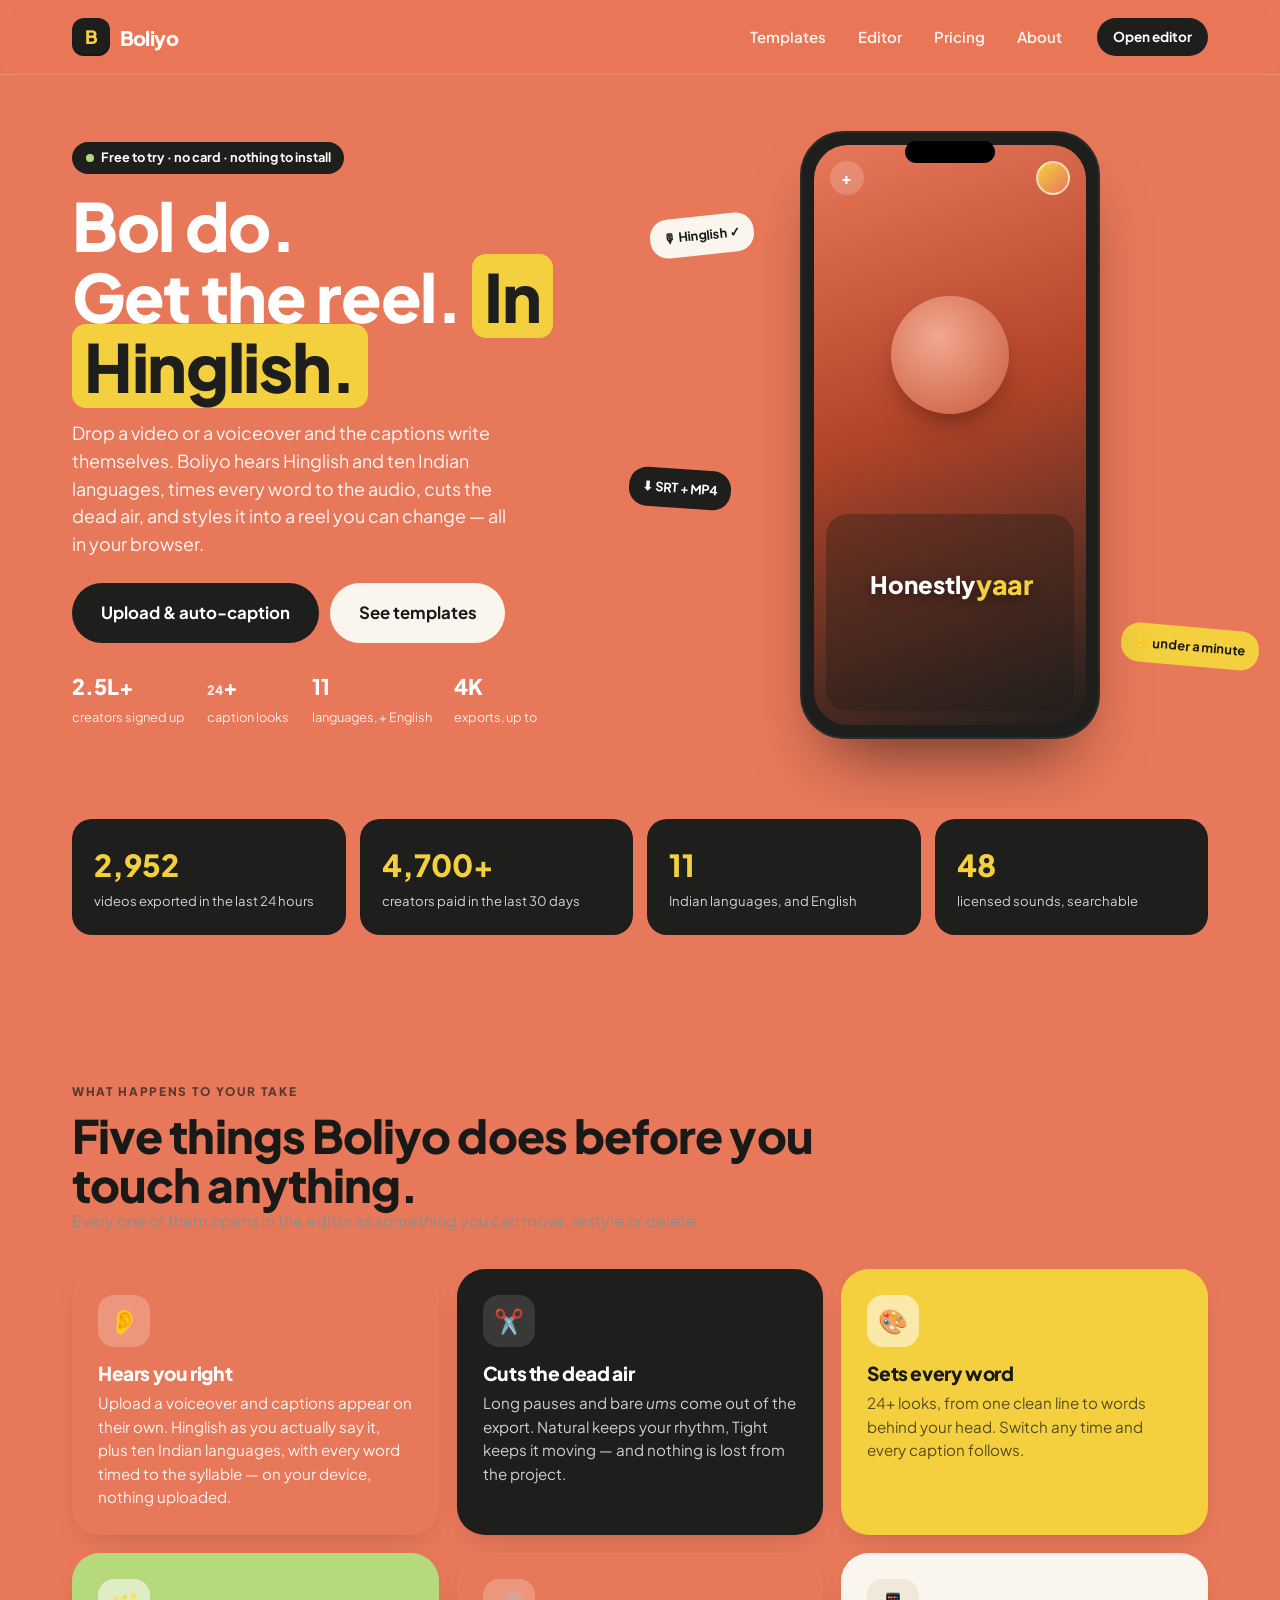
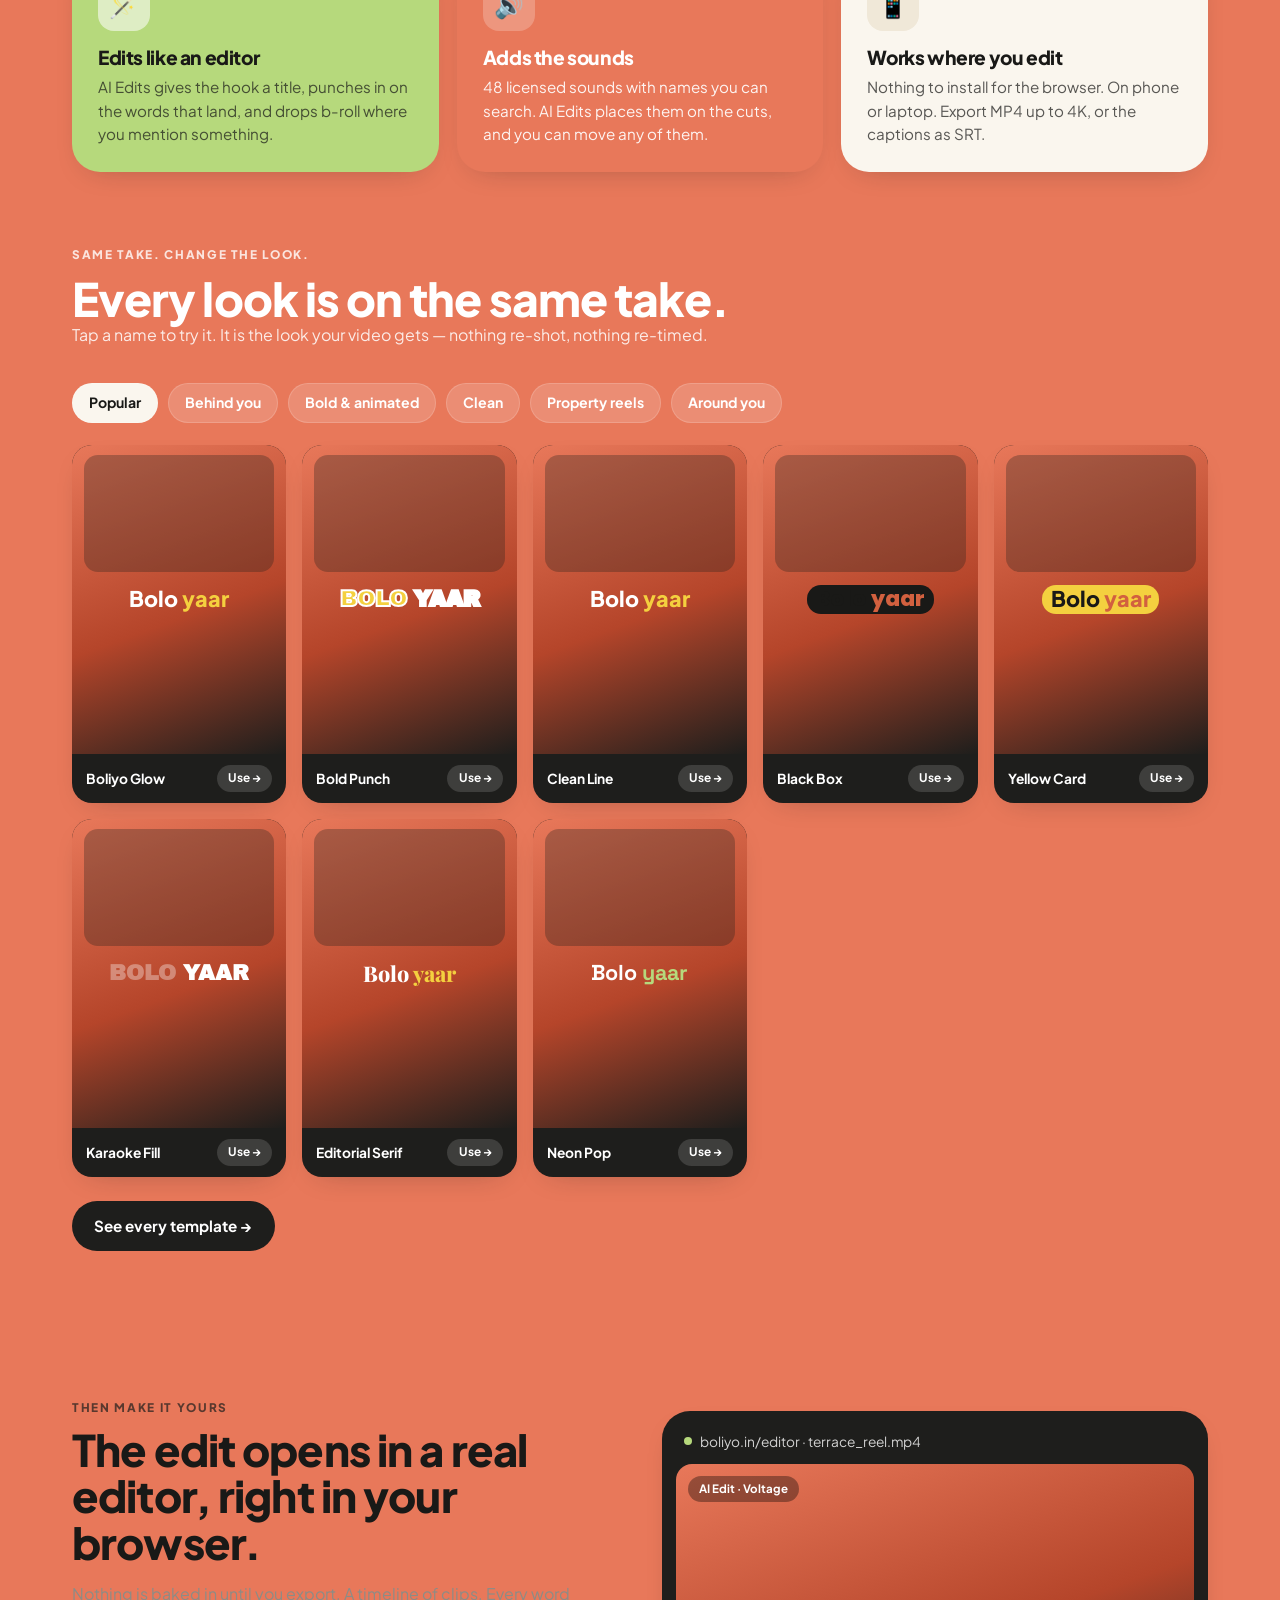
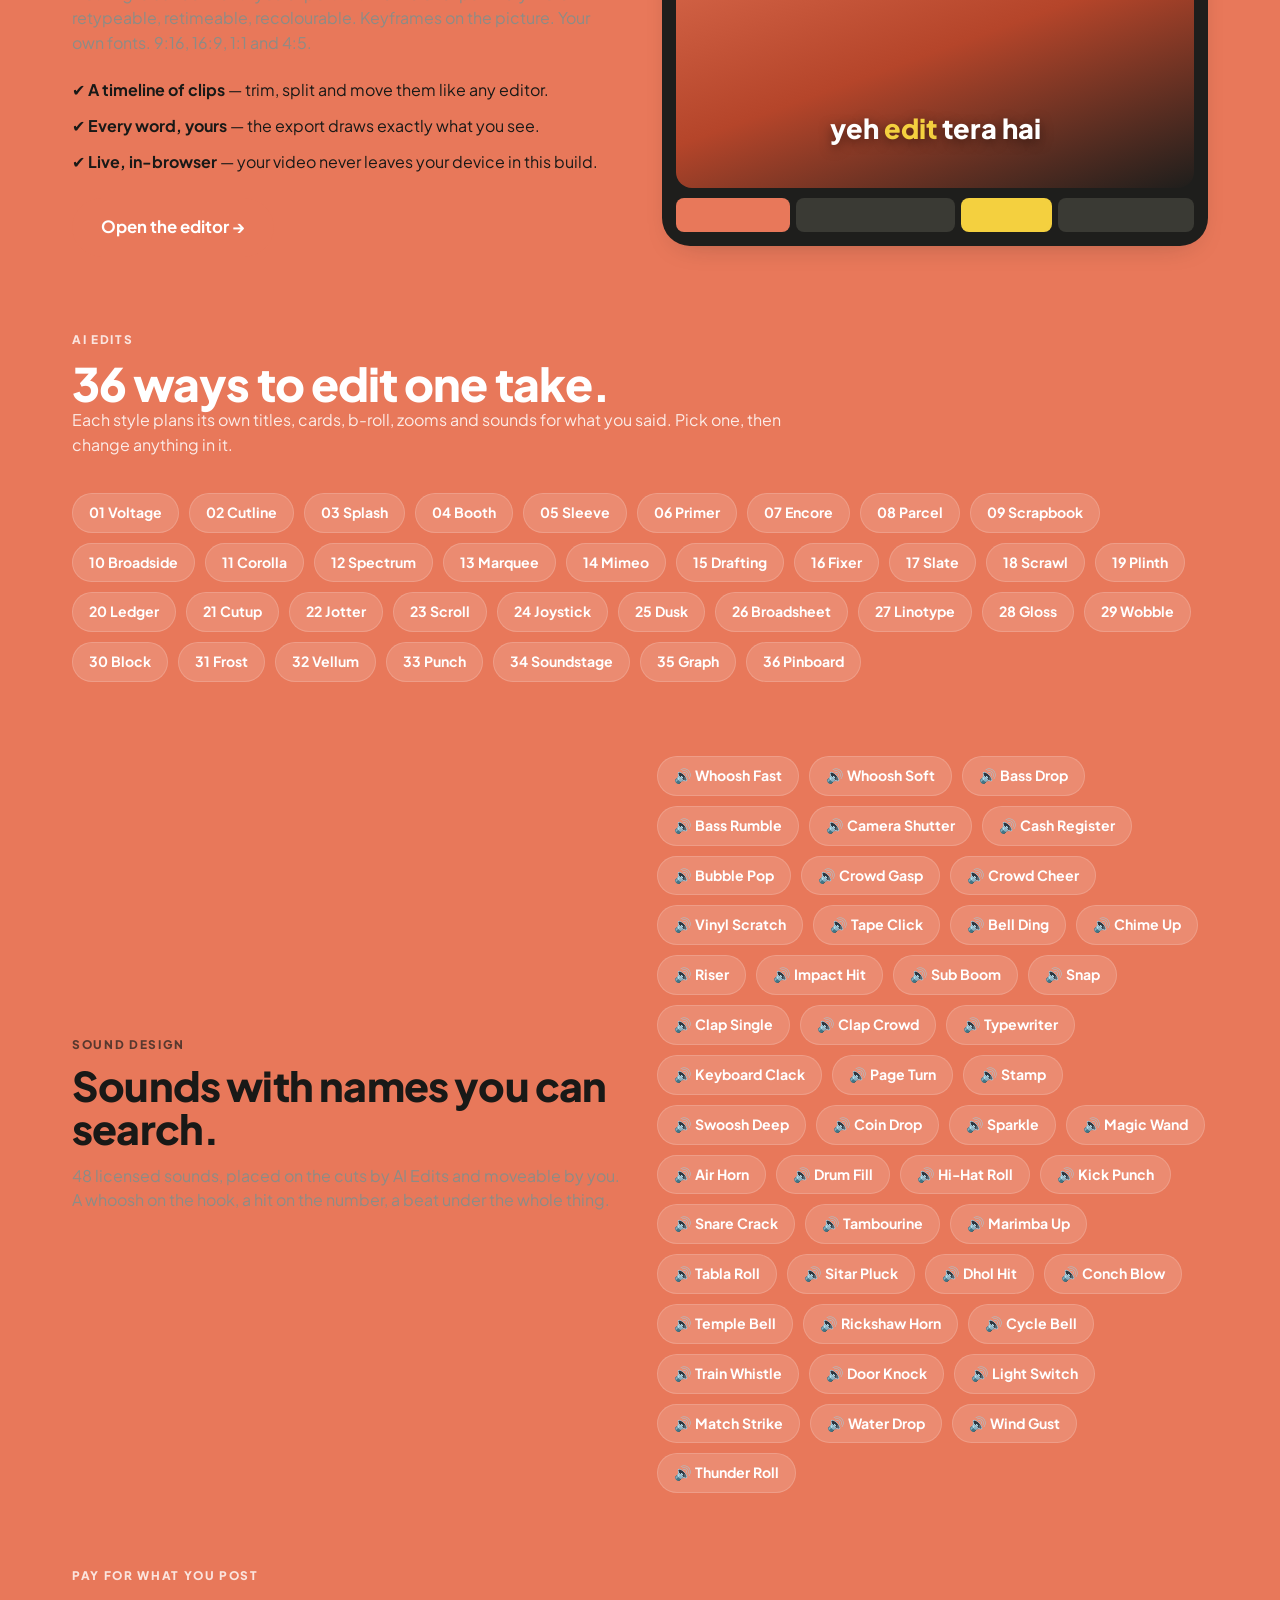
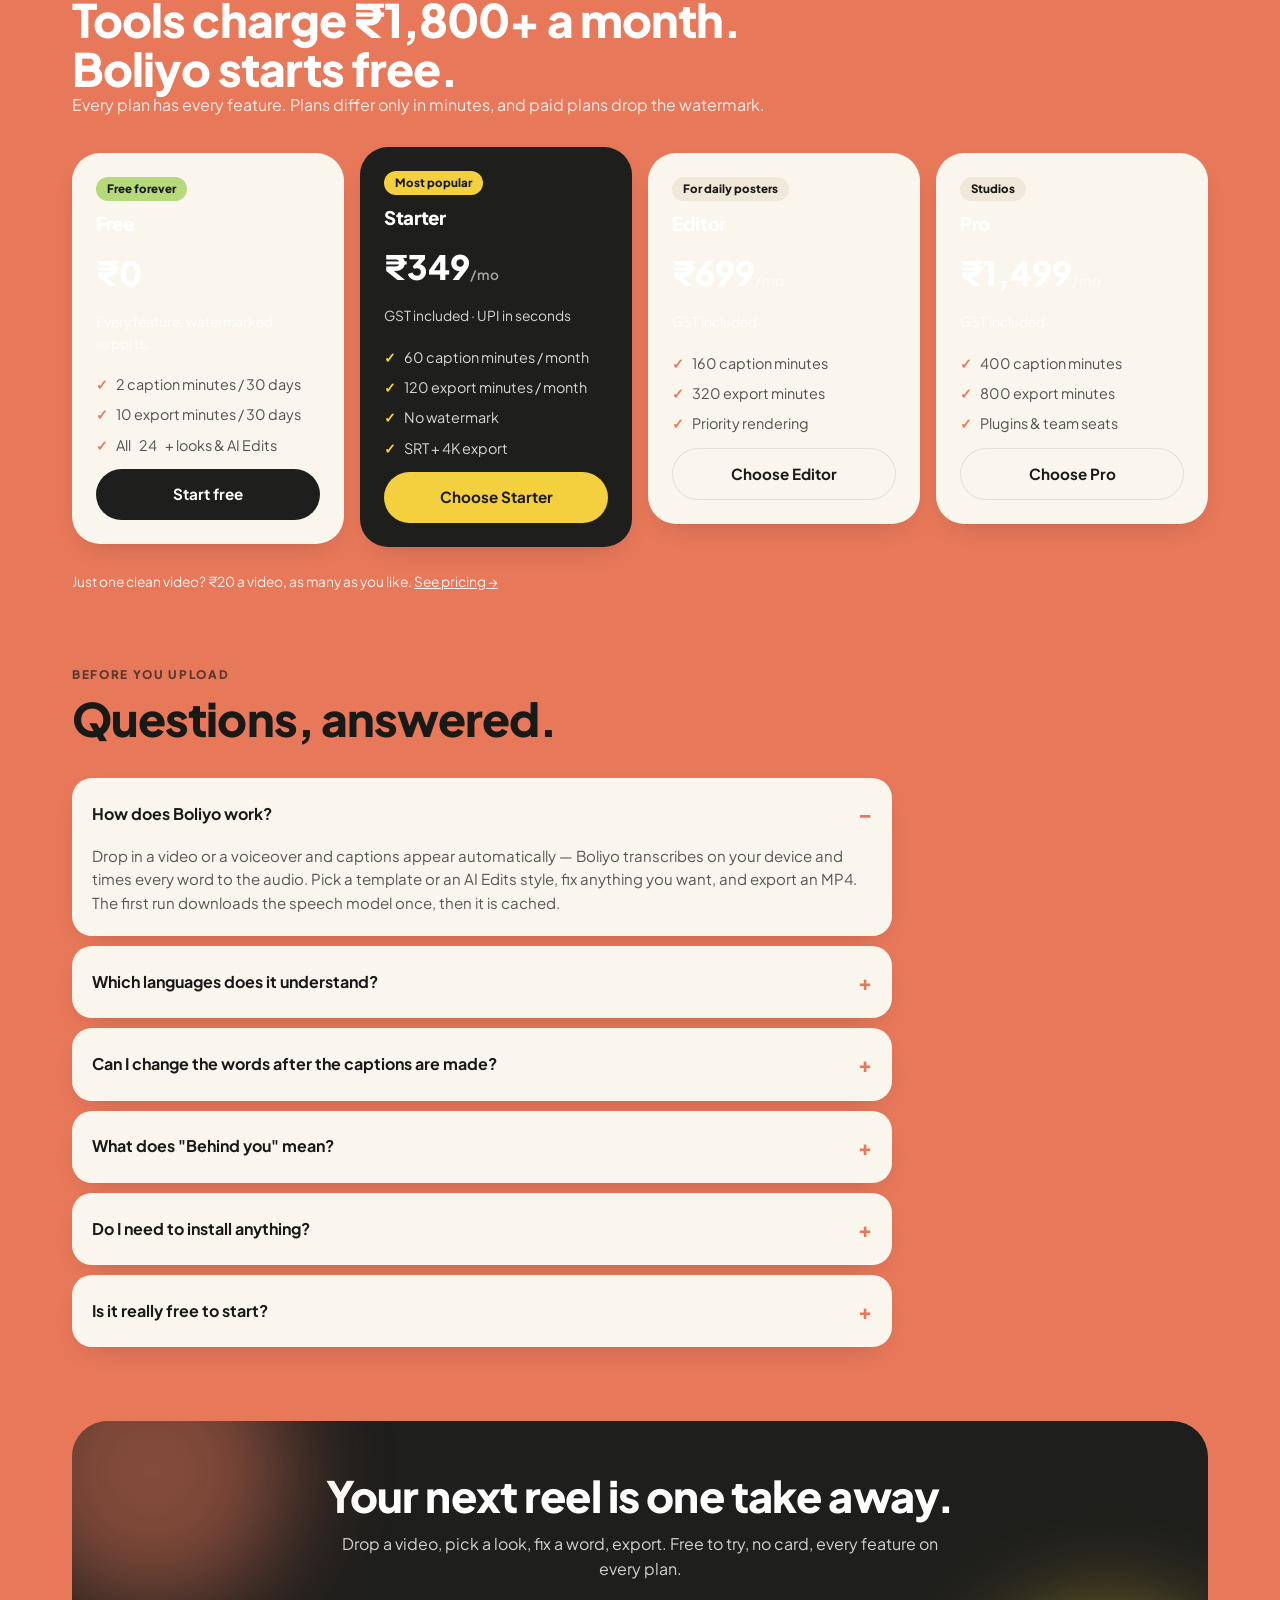
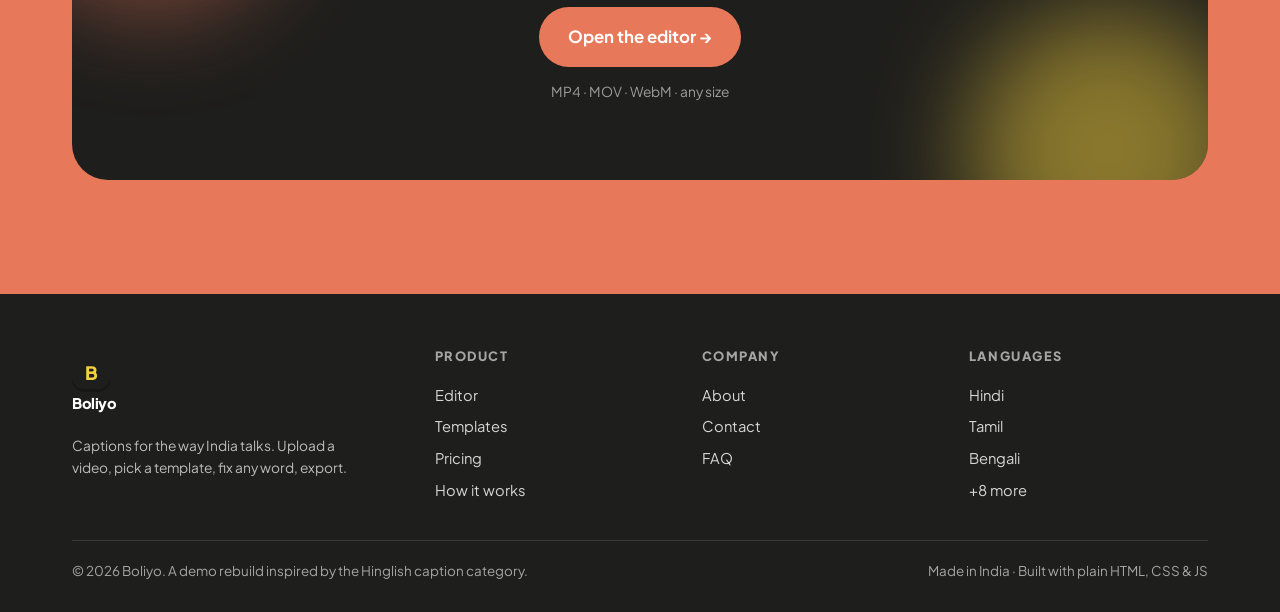
==== commit 1e014dad: "feat: auto-captions (on-device Whisper) + audio upload + mobile-first editor" ====
--- a/index.html
+++ b/index.html
@@ -36,9 +36,9 @@
     <div>
       <span class="pill" style="background:var(--charcoal);color:#fff"><span class="dot"></span> Free to try · no card · nothing to install</span>
       <h1 style="margin-top:1rem">Bol do.<br>Get the reel. <em>In Hinglish.</em></h1>
-      <p class="lede">Boliyo hears Hinglish and ten Indian languages, times every word to the audio, cuts the dead air, and styles it into a reel you can change — all in your browser.</p>
+      <p class="lede">Drop a video or a voiceover and the captions write themselves. Boliyo hears Hinglish and ten Indian languages, times every word to the audio, cuts the dead air, and styles it into a reel you can change — all in your browser.</p>
       <div class="hero-cta">
-        <a class="btn btn-dark btn-lg" href="editor.html">Start captioning free</a>
+        <a class="btn btn-dark btn-lg" href="editor.html">Upload &amp; auto-caption</a>
         <a class="btn btn-cream btn-lg" href="templates.html">See templates</a>
       </div>
       <div class="hero-meta">
@@ -91,7 +91,7 @@
       <div class="card card-coral">
         <div class="ico">👂</div>
         <h3>Hears you right</h3>
-        <p>Hinglish as you actually say it, and ten Indian languages. Every word is timed to the syllable — in English letters, native script, or a translation.</p>
+        <p>Upload a voiceover and captions appear on their own. Hinglish as you actually say it, plus ten Indian languages, with every word timed to the syllable — on your device, nothing uploaded.</p>
       </div>
       <div class="card card-dark">
         <div class="ico">✂️</div>
@@ -252,7 +252,7 @@
   <div class="wrap">
     <div class="section-head"><div class="eyebrow">Before you upload</div><h2>Questions, answered.</h2></div>
     <div class="faq">
-      <details open><summary>How does Boliyo work?</summary><p>Drop in a video and say which language it is in. Boliyo transcribes it and times every word to the audio, usually in under a minute. Pick a template or an AI Edits style, fix anything you want, and export an MP4.</p></details>
+      <details open><summary>How does Boliyo work?</summary><p>Drop in a video or a voiceover and captions appear automatically — Boliyo transcribes on your device and times every word to the audio. Pick a template or an AI Edits style, fix anything you want, and export an MP4. The first run downloads the speech model once, then it is cached.</p></details>
       <details><summary>Which languages does it understand?</summary><p>Hindi, Bengali, Gujarati, Kannada, Malayalam, Marathi, Odia, Punjabi, Tamil, Telugu and English — or let it detect the language. Captions come out in the language's own script, in English letters (the way Hinglish is usually typed), or translated into English.</p></details>
       <details><summary>Can I change the words after the captions are made?</summary><p>Yes. Every word can be retyped, retimed, recoloured or made bigger, and splitting or joining lines is a click. The export draws exactly what the preview shows.</p></details>
       <details><summary>What does "Behind you" mean?</summary><p>Those looks put a word behind the speaker, as if it were part of the scene. They look best when there is some room above your head.</p></details>
--- a/assets/css/style.css
+++ b/assets/css/style.css
@@ -312,19 +312,60 @@
 .toast.show{opacity:1;transform:translateX(-50%) translateY(0)}
 
 /* ---------- responsive ---------- */
+#panelBtn{display:none}
+.nav-links.open{display:flex;position:absolute;top:74px;left:0;right:0;flex-direction:column;align-items:stretch;
+  background:var(--coral-deep);padding:14px 22px;gap:4px;box-shadow:0 24px 34px -22px rgba(0,0,0,.6);border-radius:0 0 20px 20px}
+.nav-links.open a{padding:.75rem .9rem;background:rgba(255,255,255,.06)}
+
 @media(max-width:960px){
-  .hero-grid{grid-template-columns:1fr;gap:36px}
+  .hero{padding:36px 0 48px}
+  .hero-grid{grid-template-columns:1fr;gap:34px}
   .g4,.stats,.price-grid,.foot-grid{grid-template-columns:repeat(2,1fr)}
   .g3{grid-template-columns:1fr}
   .nav-links{display:none}
   .burger{display:block}
+  .nav-cta{margin-left:auto;margin-right:.4rem}
+  .tpl-grid{grid-template-columns:repeat(auto-fill,minmax(150px,1fr))}
+  /* editor: panel becomes a bottom sheet */
   .ed-main{grid-template-columns:1fr}
-  .ed-panel{position:fixed;right:0;top:0;bottom:0;width:min(360px,88vw);transform:translateX(100%);transition:.25s;z-index:120}
+  #panelBtn{display:inline-flex;align-items:center;justify-content:center}
+  .ed-panel{position:fixed;left:0;right:0;bottom:0;top:auto;width:auto;height:74vh;max-height:74vh;
+    border-left:none;border-top:1px solid rgba(255,255,255,.12);border-radius:22px 22px 0 0;
+    transform:translateY(102%);transition:transform .3s cubic-bezier(.2,.8,.2,1);z-index:120;
+    padding-bottom:calc(10px + env(safe-area-inset-bottom))}
   .ed-panel.open{transform:none}
+  .ed-panel::before{content:"";position:absolute;top:8px;left:50%;transform:translateX(-50%);
+    width:46px;height:4px;border-radius:999px;background:rgba(255,255,255,.28);z-index:2}
+  .tabs{padding-top:14px}
+  .tab{padding:14px 6px}
+  .tl-track{height:54px}
+  .tl-cue{font-size:.62rem}
+  .transport{gap:.4rem;padding:8px 6px}
+  .tbtn{width:46px;height:46px}
+  .tbtn.play{width:56px;height:56px}
+  .time{min-width:80px;font-size:.72rem}
+  .ed-canvas-wrap{padding:10px}
+  .timeline{padding:8px 10px 12px}
+  .cta-band{padding:40px 24px}
 }
 @media(max-width:560px){
+  .wrap{padding:0 16px}
   .g4,.stats,.price-grid,.foot-grid,.g2{grid-template-columns:1fr}
-  .section{padding:54px 0}
-  .cta-band{padding:34px 22px}
+  .section{padding:50px 0}
+  .hero h1{font-size:clamp(2.1rem,9vw,2.8rem)}
+  .cta-band{padding:32px 20px;border-radius:26px}
   .phone{width:250px}
-}
+  .floaty.a{left:-2%}
+  .floaty.b{right:-2%}
+  .floaty.c{left:-4%}
+  .stat b{font-size:1.6rem}
+  .tpl-grid{grid-template-columns:repeat(auto-fill,minmax(132px,1fr));gap:12px}
+  .plan.featured{transform:none}
+  .foot-grid{gap:20px}
+  .auto-card{padding:12px}
+}
+@media(max-width:380px){
+  .hero-meta{gap:1rem}
+  .hero-meta b{font-size:1.15rem}
+  .tpl-grid{grid-template-columns:repeat(2,1fr)}
+}
